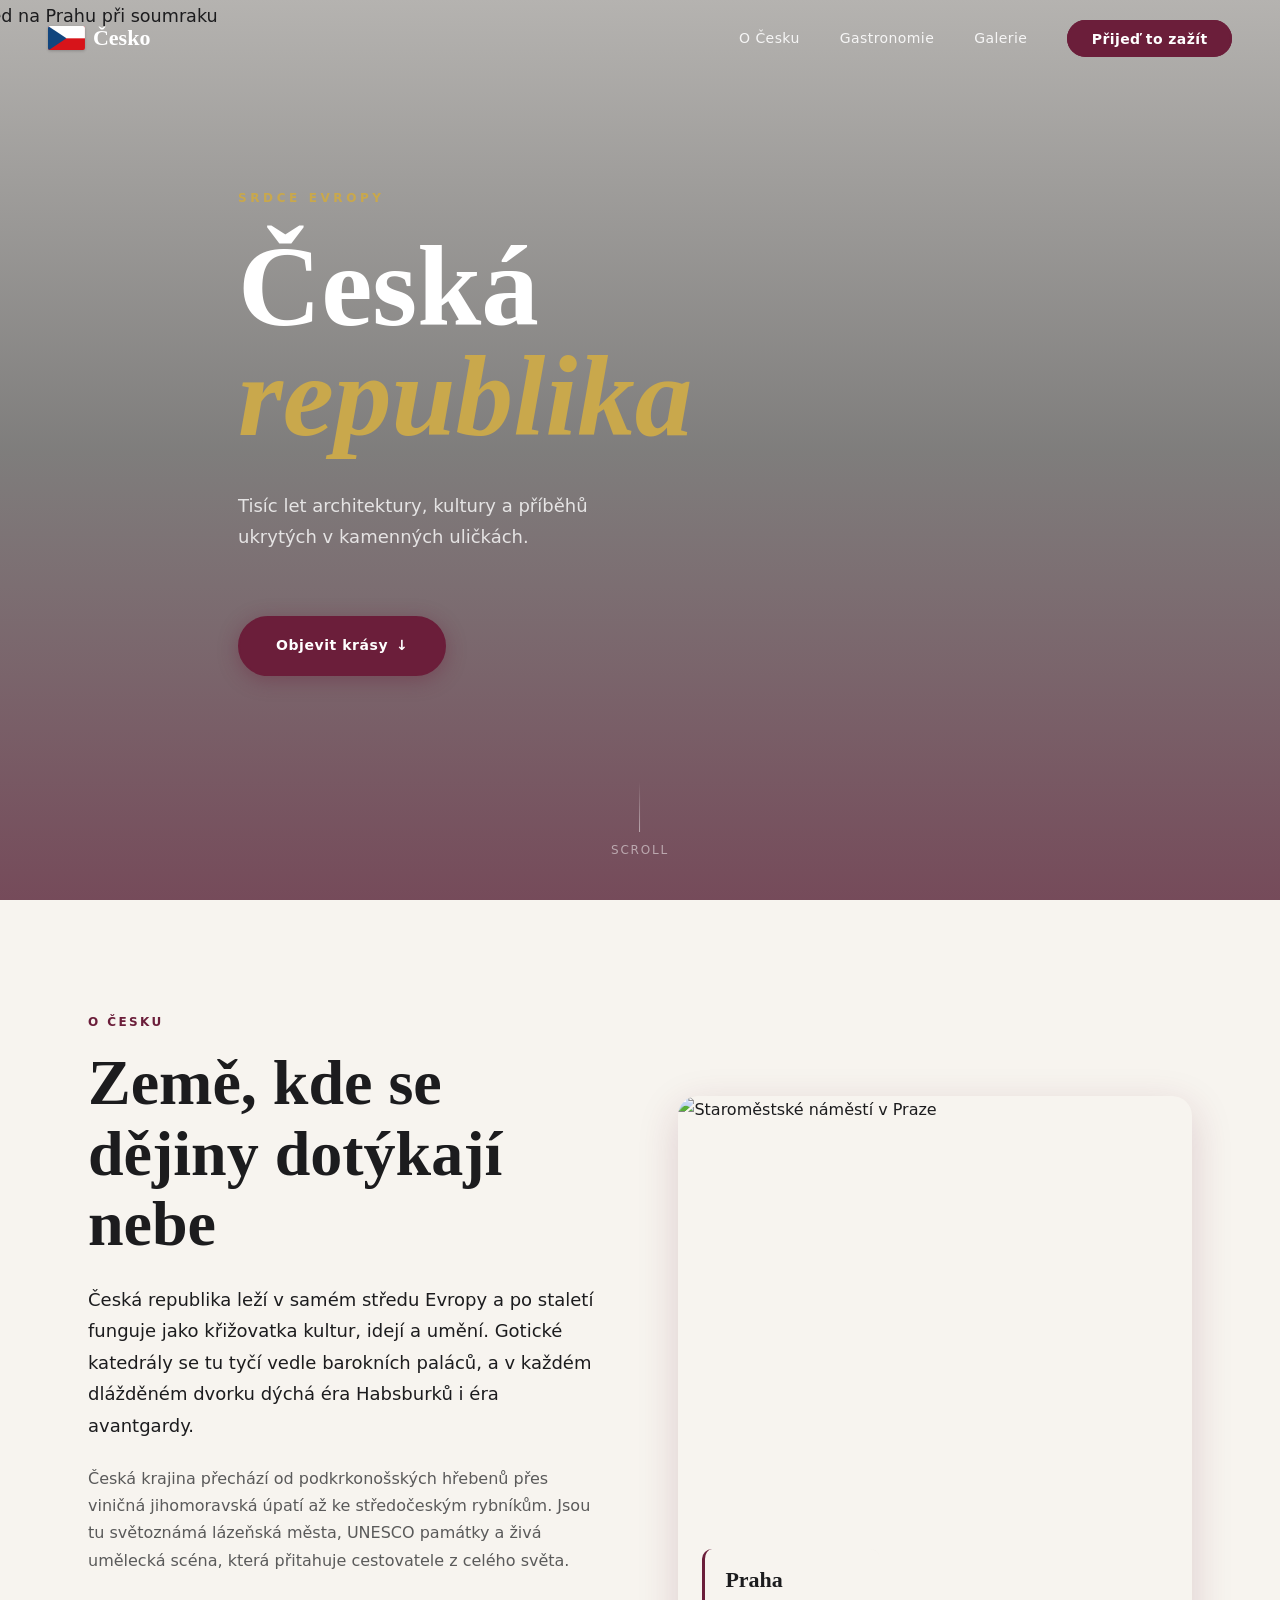
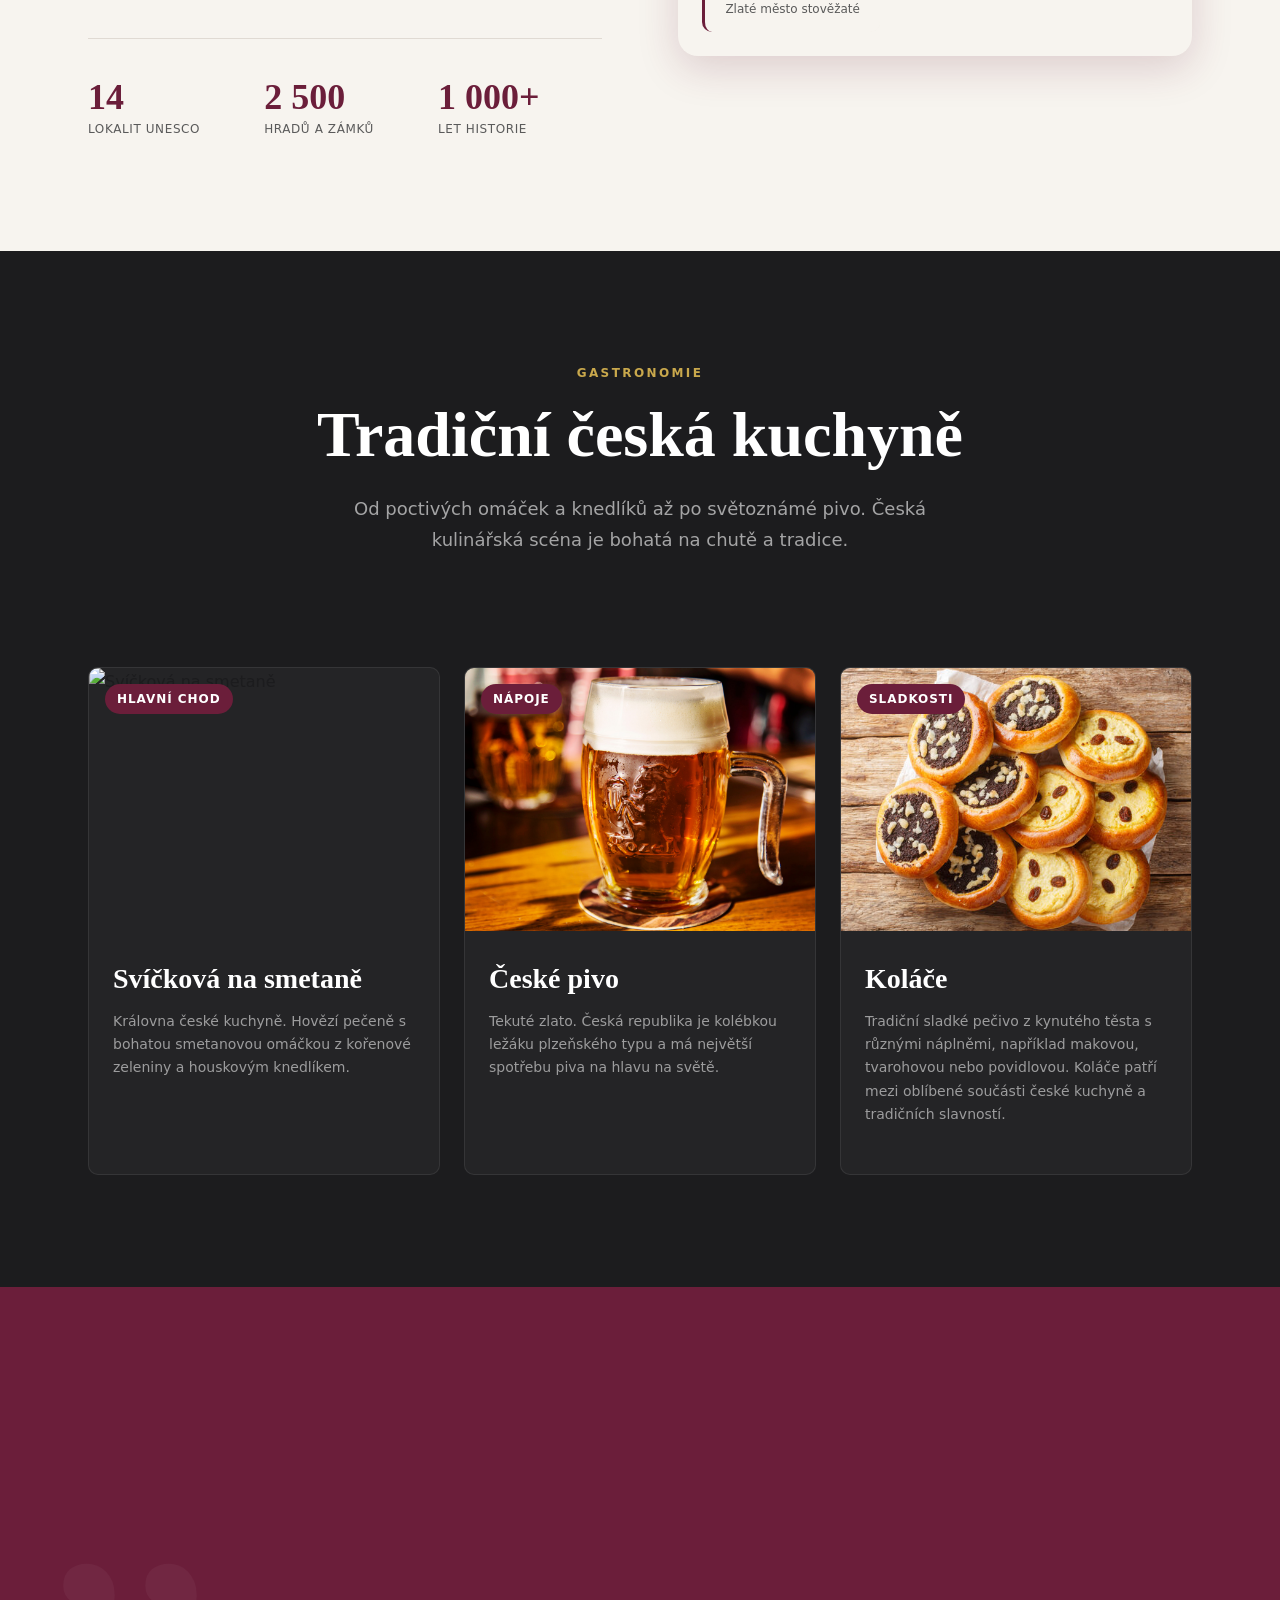
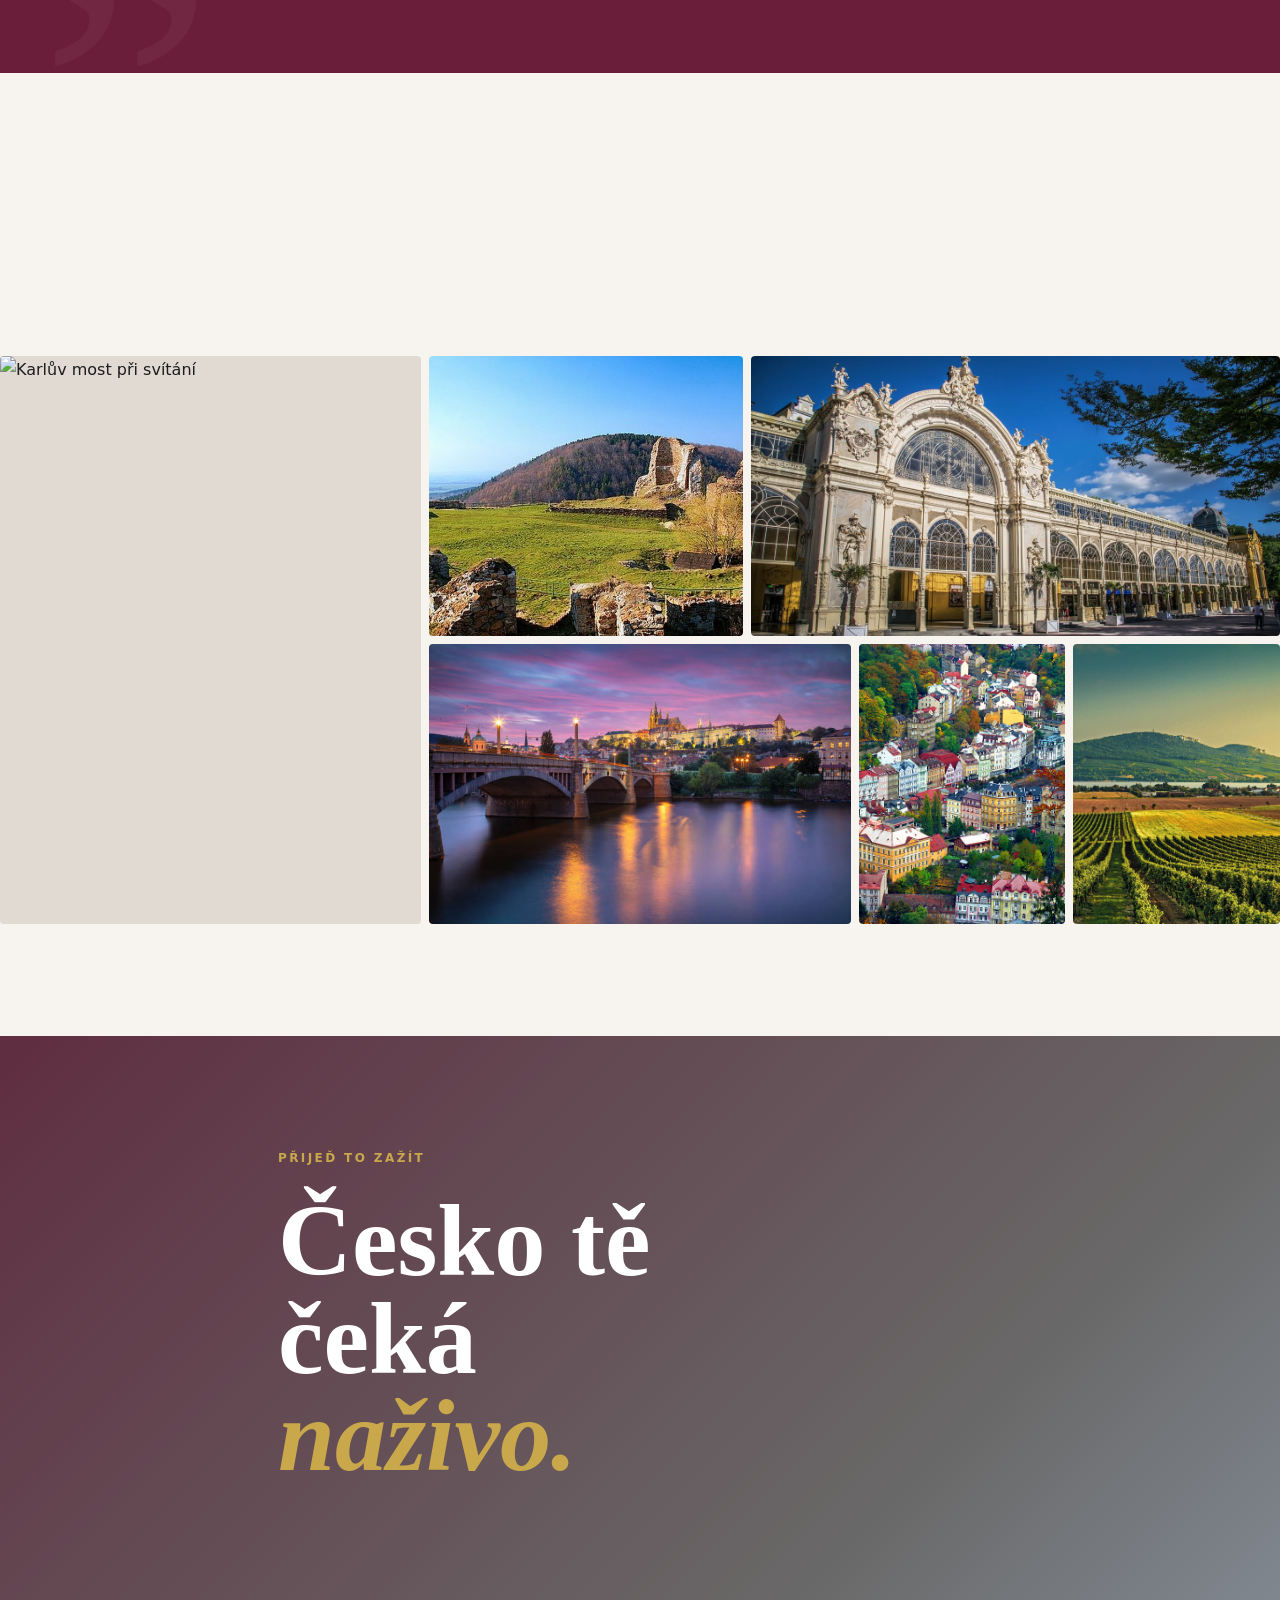
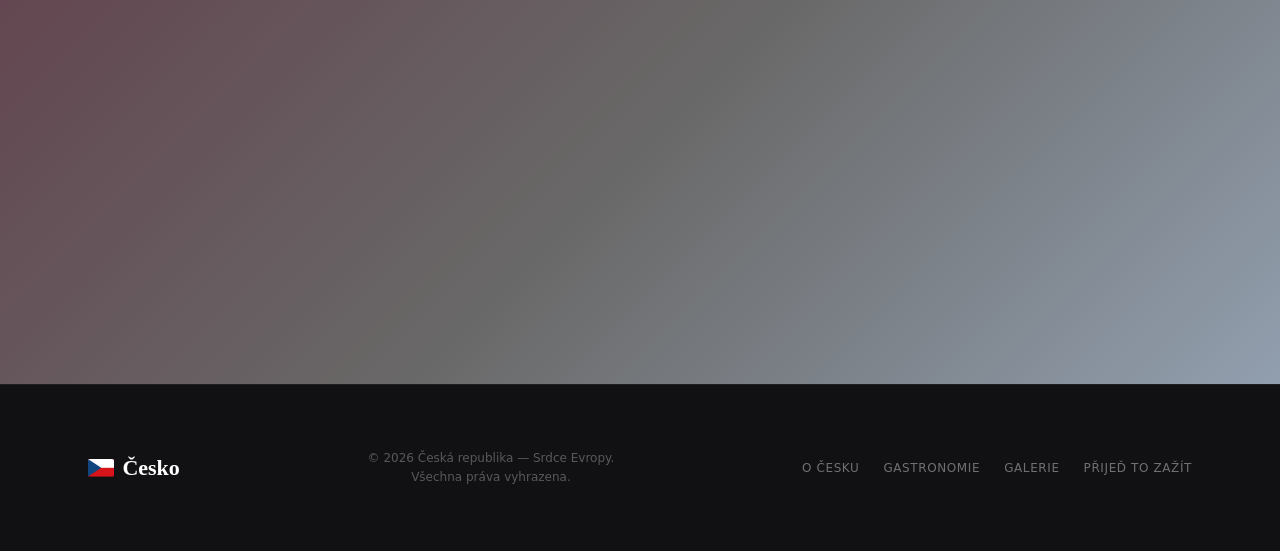
==== index.html @ 59590d9f "refac: renamed Czechia.html -> index.html for hosting" ====
<!DOCTYPE html>
<html lang="cs">
<head>
    <meta charset="UTF-8" />
    <meta name="viewport" content="width=device-width, initial-scale=1.0" />
    <meta name="description" content="Objevte krásy České republiky — zemi gotických katedrál, léčivých pramenů a středověkých zámků." />
    <meta http-equiv="Content-Security-Policy" content="default-src 'self'; img-src 'self' https://images.unsplash.com data:; style-src 'self' 'unsafe-inline' https://fonts.googleapis.com; font-src https://fonts.gstatic.com; script-src 'self' 'unsafe-inline';" />
    <title>Česká republika — Srdce Evropy</title>
    <link rel="preconnect" href="https://fonts.googleapis.com" />
    <link rel="preconnect" href="https://fonts.gstatic.com" crossorigin />
    <link href="https://fonts.googleapis.com/css2?family=Playfair+Display:ital,wght@0,400;0,700;1,400&family=Inter:wght@300;400;500;600&display=swap" rel="stylesheet" />
    <link rel="stylesheet" href="style.css" />
</head>
<body>

<header class="site-header" id="site-header">
    <nav class="nav container">
        <a href="#hero" class="nav__logo">
            <span class="nav__logo-icon" style="display: flex; align-items: center;">
                <svg xmlns="http://www.w3.org/2000/svg" viewBox="0 0 900 600" width="1.2em" height="0.8em" style="border-radius: 2px; box-shadow: 0 1px 3px rgba(0,0,0,0.2);">
                    <rect width="900" height="600" fill="#d7141a"/>
                    <rect width="900" height="300" fill="#fff"/>
                    <polygon points="0,0 450,300 0,600" fill="#11457e"/>
                </svg>
            </span>
            <span>Česko</span>
        </a>

        <button class="nav__burger" id="burger-btn" aria-label="Otevřít menu" aria-expanded="false">
            <span class="nav__burger-line"></span>
            <span class="nav__burger-line"></span>
            <span class="nav__burger-line"></span>
        </button>

        <ul class="nav__links" id="nav-links">
            <li><a href="#o-cesku" class="nav__link">O Česku</a></li>
            <li><a href="#gastronomie" class="nav__link">Gastronomie</a></li>
            <li><a href="#galerie" class="nav__link">Galerie</a></li>
            <li><a href="#kontakt" class="nav__link nav__link--cta">Přijeď to zažít</a></li>
        </ul>
    </nav>
</header>

<main>

    <section class="hero" id="hero">
        <div class="hero__bg-wrap">
            <img
                    src="https://images.unsplash.com/photo-1541849546-216549ae216d?w=1800&q=85&auto=format&fit=crop"
                    alt="Pohled na Prahu při soumraku"
                    class="hero__bg-img"
                    loading="eager"
            />
            <div class="hero__overlay"></div>
        </div>

        <div class="hero__content container">
            <p class="hero__eyebrow reveal-up">Srdce Evropy</p>
            <h1 class="hero__title reveal-up">
                Česká<br />
                <em>republika</em>
            </h1>
            <p class="hero__sub reveal-up">
                Tisíc let architektury, kultury a příběhů<br />
                ukrytých v kamenných uličkách.
            </p>
            <a href="#gastronomie" class="btn btn--primary reveal-up">
                Objevit krásy
                <span class="btn__arrow">↓</span>
            </a>
        </div>

        <div class="hero__scroll-hint" aria-hidden="true">
            <span class="hero__scroll-line"></span>
            <span class="hero__scroll-text">Scroll</span>
        </div>
    </section>

    <section class="about" id="o-cesku">
        <div class="container">
            <div class="about__grid">

                <div class="about__text-col">
                    <p class="section-eyebrow reveal-up">O Česku</p>
                    <h2 class="section-title reveal-up">
                        Země, kde se<br />dějiny dotýkají nebe
                    </h2>
                    <p class="about__lead reveal-up">
                        Česká republika leží v samém středu Evropy a po staletí
                        funguje jako křižovatka kultur, idejí a umění. Gotické
                        katedrály se tu tyčí vedle barokních paláců, a v každém
                        dlážděném dvorku dýchá éra Habsburků i éra avantgardy.
                    </p>
                    <p class="about__body reveal-up">
                        Česká krajina přechází od podkrkonošských hřebenů přes
                        viničná jihomoravská úpatí až ke středočeským rybníkům.
                        Jsou tu světoznámá lázeňská města, UNESCO památky a živá
                        umělecká scéna, která přitahuje cestovatele z celého světa.
                    </p>
                    <div class="about__stats reveal-up">
                        <div class="about__stat">
                            <span class="about__stat-num">14</span>
                            <span class="about__stat-label">lokalit UNESCO</span>
                        </div>
                        <div class="about__stat">
                            <span class="about__stat-num">2 500</span>
                            <span class="about__stat-label">hradů a zámků</span>
                        </div>
                        <div class="about__stat">
                            <span class="about__stat-num">1&nbsp;000+</span>
                            <span class="about__stat-label">let historie</span>
                        </div>
                    </div>
                </div>

                <div class="about__img-col reveal-right">
                    <div class="about__img-frame">
                        <img
                                src="https://images.unsplash.com/photo-1592906209472-a36b1f3782ef?w=900&q=80&auto=format&fit=crop"
                                alt="Staroměstské náměstí v Praze"
                                loading="lazy"
                        />
                        <div class="about__img-badge">
                            <span>Praha</span>
                            <small>Zlaté město stověžaté</small>
                        </div>
                    </div>
                </div>

            </div>
        </div>
    </section>

    <section class="cards-section" id="gastronomie">
        <div class="container">
            <p class="section-eyebrow reveal-up" style="text-align:center">Gastronomie</p>
            <h2 class="section-title section-title--center reveal-up">
                Tradiční česká kuchyně
            </h2>
            <p class="cards-section__intro reveal-up">
                Od poctivých omáček a knedlíků až po světoznámé pivo. Česká kulinářská scéna je bohatá na chutě a tradice.
            </p>

            <div class="cards-section__grid">

                <article class="feature-card reveal-up">
                    <div class="feature-card__img-wrap">
                        <img
                                src="https://images.unsplash.com/photo-1574484284002-952d92456975?w=800&q=80&auto=format&fit=crop"
                                alt="Svíčková na smetaně"
                                loading="lazy"
                        />
                        <span class="feature-card__tag">Hlavní chod</span>
                    </div>
                    <div class="feature-card__body">
                        <h3 class="feature-card__title">Svíčková na smetaně</h3>
                        <p class="feature-card__desc">
                            Královna české kuchyně. Hovězí pečeně s bohatou smetanovou omáčkou z kořenové zeleniny a houskovým knedlíkem.
                        </p>
                    </div>
                </article>

                <article class="feature-card reveal-up">
                    <div class="feature-card__img-wrap">
                        <img
                                src="img/pivko.jpg"
                                alt="České pivo"
                                loading="lazy"
                        />
                        <span class="feature-card__tag">Nápoje</span>
                    </div>
                    <div class="feature-card__body">
                        <h3 class="feature-card__title">České pivo</h3>
                        <p class="feature-card__desc">
                            Tekuté zlato. Česká republika je kolébkou ležáku plzeňského typu a má největší spotřebu piva na hlavu na světě.
                        </p>
                    </div>
                </article>

                <article class="feature-card reveal-up">
                    <div class="feature-card__img-wrap">
                        <img
                                src="img/kolace.jpg"
                                alt="Kolac"
                                loading="lazy"
                        />
                        <span class="feature-card__tag">Sladkosti</span>
                    </div>
                    <div class="feature-card__body">
                        <h3 class="feature-card__title">Koláče</h3>
                        <p class="feature-card__desc">
                            Tradiční sladké pečivo z kynutého těsta s různými náplněmi, například makovou, tvarohovou nebo povidlovou. Koláče patří mezi oblíbené součásti české kuchyně a tradičních slavností.
                        </p>
                    </div>
                </article>

            </div>
        </div>
    </section>

    <section class="quote-band">
        <div class="container">
            <blockquote class="quote-band__quote reveal-up">
                <p>
                    „Praha nikdy nepouští — ani toho, kdo přišel,<br />
                    ani toho, kdo odešel."
                </p>
                <cite>— Franz Kafka</cite>
            </blockquote>
        </div>
    </section>

    <section class="gallery" id="galerie">
        <div class="container">
            <p class="section-eyebrow reveal-up" style="text-align:center">Galerie</p>
            <h2 class="section-title section-title--center reveal-up">
                Česko v obrazech
            </h2>
        </div>

        <div class="gallery__mosaic">

            <div class="gallery__item gallery__item--tall reveal-up">
                <img
                        src="https://images.unsplash.com/photo-1519677100203-a0e668c92439?w=800&q=80&auto=format&fit=crop"
                        alt="Karlův most při svítání"
                        loading="lazy"
                />
                <div class="gallery__caption">Karlův most, Praha</div>
            </div>

            <div class="gallery__item reveal-up">
                <img
                        src="img/vysocina.jpg"
                        alt="Česká krajina"
                        loading="lazy"
                />
                <div class="gallery__caption">Českomoravská vysočina</div>
            </div>

            <div class="gallery__item reveal-up">
                <img
                        src="img/lazne.jpeg"
                        alt="Lázeňská kolonáda"
                        loading="lazy"
                />
                <div class="gallery__caption">Mariánské Lázně</div>
            </div>

            <div class="gallery__item gallery__item--wide reveal-up">
                <img
                        src="img/prg-soumrak.jpg"
                        alt="Panorama Prahy"
                        loading="lazy"
                />
                <div class="gallery__caption">Praha při soumraku</div>
            </div>

            <div class="gallery__item reveal-up">
                <img
                        src="img/kar-var.jpg"
                        alt="Lázeňská architektura"
                        loading="lazy"
                />
                <div class="gallery__caption">Karlovy Vary</div>
            </div>

            <div class="gallery__item gallery__item--tall reveal-up">
                <img
                        src="img/vinice.jpg"
                        alt="Vinné sklepy na Moravě"
                        loading="lazy"
                />
                <div class="gallery__caption">Jihomoravské vinice</div>
            </div>

        </div>
    </section>

    <section class="cta-invite" id="kontakt">
        <div class="cta-invite__bg-wrap">
            <img
                    src="https://images.unsplash.com/photo-1467269204594-9661b134dd2b?w=1800&q=85&auto=format&fit=crop"
                    alt="Praha při zlaté hodince"
                    class="cta-invite__bg-img"
                    loading="lazy"
            />
            <div class="cta-invite__overlay"></div>
        </div>

        <div class="container cta-invite__inner">

            <p class="section-eyebrow cta-invite__eyebrow reveal-up">Přijeď to zažít</p>

            <h2 class="cta-invite__title reveal-up">
                Česko tě<br />
                čeká <em>naživo.</em>
            </h2>

            <p class="cta-invite__text reveal-up">
                Žádná fotka to nedokáže. Ani ta nejlepší.<br />
                Vůně starých uliček, chlad kamenných katedrál,<br />
                výhled z hradeb při západu slunce —<br />
                tohle musíš prostě sám vidět.
            </p>

            <div class="cta-invite__pills reveal-up">
                <span class="cta-pill">🏰 Praha za svítání</span>
                <span class="cta-pill">🌊 Vltava v mlze</span>
                <span class="cta-pill">🍷 Moravské víno</span>
                <span class="cta-pill">🌲 Šumavský les</span>
            </div>

        </div>
    </section>

</main>

<footer class="site-footer">
    <div class="container">
        <div class="footer__inner">
            <a href="#hero" class="footer__logo" style="display: inline-flex; align-items: center; gap: 8px;">
                <svg xmlns="http://www.w3.org/2000/svg" viewBox="0 0 900 600" width="1.2em" height="0.8em" style="border-radius: 2px;">
                    <rect width="900" height="600" fill="#d7141a"/>
                    <rect width="900" height="300" fill="#fff"/>
                    <polygon points="0,0 450,300 0,600" fill="#11457e"/>
                </svg>
                Česko
            </a>
            <p class="footer__copy">
                © 2026 Česká republika — Srdce Evropy.<br />
                Všechna práva vyhrazena.
            </p>
            <nav class="footer__nav" aria-label="Patičková navigace">
                <a href="#o-cesku">O Česku</a>
                <a href="#gastronomie">Gastronomie</a>
                <a href="#galerie">Galerie</a>
                <a href="#kontakt">Přijeď to zažít</a>
            </nav>
        </div>
    </div>
</footer>

<button class="back-to-top" id="back-to-top" aria-label="Zpět nahoru">↑</button>

<script src="cz.js"></script>
</body>
</html>
---- style.css ----
:root {
    --clr-garnet:    #6B1E3A;
    --clr-garnet-dk: #4A1228;
    --clr-garnet-lt: #8C2D4F;
    --clr-gold:      #C9A84C;
    --clr-steel:     #2D4A6E;
    --clr-cream:     #F7F4EF;
    --clr-white:     #FFFFFF;
    --clr-graphite:  #1C1C1E;
    --clr-mid:       #5A5A5A;
    --clr-border:    #E0DAD3;

    --font-display: 'Playfair Display', Georgia, serif;
    --font-body:    'Inter', system-ui, sans-serif;

    --fs-xs:   0.75rem;
    --fs-sm:   0.875rem;
    --fs-base: 1rem;
    --fs-md:   1.125rem;
    --fs-lg:   1.375rem;
    --fs-xl:   1.75rem;
    --fs-2xl:  2.25rem;
    --fs-3xl:  clamp(2.5rem, 5vw, 4rem);
    --fs-hero: clamp(3.5rem, 9vw, 7.5rem);

    --space-xs:  0.5rem;
    --space-sm:  1rem;
    --space-md:  1.5rem;
    --space-lg:  2.5rem;
    --space-xl:  4rem;
    --space-2xl: 7rem;

    --radius-sm: 4px;
    --radius-md: 10px;
    --radius-lg: 20px;
    --shadow-card: 0 4px 24px rgba(28, 28, 30, 0.10);
    --shadow-hover: 0 12px 40px rgba(107, 30, 58, 0.18);
    --transition: 0.35s cubic-bezier(0.4, 0, 0.2, 1);
    --nav-height: 76px;
}

*, *::before, *::after {
    box-sizing: border-box;
    margin: 0;
    padding: 0;
}

html {
    scroll-behavior: smooth;
    -webkit-text-size-adjust: 100%;
}

body {
    font-family: var(--font-body);
    font-size: var(--fs-base);
    line-height: 1.7;
    color: var(--clr-graphite);
    background: var(--clr-cream);
    overflow-x: hidden;
}

img {
    max-width: 100%;
    height: auto;
    display: block;
}

a {
    color: inherit;
    text-decoration: none;
}

ul {
    list-style: none;
}

button {
    cursor: pointer;
    border: none;
    background: none;
    font: inherit;
}

.container {
    width: min(100%, 1200px);
    margin-inline: auto;
    padding-inline: clamp(1.25rem, 5vw, 3rem);
}

.section-eyebrow {
    font-family: var(--font-body);
    font-size: var(--fs-xs);
    font-weight: 600;
    letter-spacing: 0.2em;
    text-transform: uppercase;
    color: var(--clr-garnet);
    margin-bottom: var(--space-sm);
    display: block;
}

.section-title {
    font-family: var(--font-display);
    font-size: var(--fs-3xl);
    font-weight: 700;
    line-height: 1.1;
    color: var(--clr-graphite);
    margin-bottom: var(--space-md);
}

.section-title--center {
    text-align: center;
}

.btn {
    display: inline-flex;
    align-items: center;
    gap: var(--space-xs);
    padding: 1rem 2.25rem;
    border-radius: 50px;
    font-size: var(--fs-sm);
    font-weight: 600;
    letter-spacing: 0.04em;
    transition: var(--transition);
    position: relative;
    overflow: hidden;
}

.btn::before {
    content: '';
    position: absolute;
    inset: 0;
    background: rgba(255,255,255,0.08);
    opacity: 0;
    transition: opacity var(--transition);
}

.btn:hover::before { opacity: 1; }

.btn--primary {
    background: var(--clr-garnet);
    color: var(--clr-white);
    border: 2px solid var(--clr-garnet);
    box-shadow: 0 4px 20px rgba(107, 30, 58, 0.4);
}

.btn--primary:hover {
    background: var(--clr-garnet-dk);
    border-color: var(--clr-garnet-dk);
    transform: translateY(-2px);
    box-shadow: 0 8px 32px rgba(107, 30, 58, 0.5);
}

.btn--submit {
    width: 100%;
    justify-content: center;
    background: var(--clr-garnet);
    color: var(--clr-white);
    border: 2px solid var(--clr-garnet);
    border-radius: var(--radius-md);
    padding: 1rem 2rem;
    font-size: var(--fs-base);
    box-shadow: 0 4px 20px rgba(107, 30, 58, 0.35);
}

.btn--submit:hover {
    background: var(--clr-garnet-dk);
    border-color: var(--clr-garnet-dk);
    transform: translateY(-2px);
    box-shadow: 0 8px 28px rgba(107, 30, 58, 0.45);
}

.btn__arrow {
    transition: transform var(--transition);
    display: inline-block;
}

.btn:hover .btn__arrow {
    transform: translateY(3px);
}

.btn--submit:hover .btn__arrow {
    transform: translateX(4px);
}

.site-header {
    position: fixed;
    top: 0;
    left: 0;
    right: 0;
    z-index: 1000;
    height: var(--nav-height);
    display: flex;
    align-items: center;
    transition: background var(--transition), box-shadow var(--transition), backdrop-filter var(--transition);
}

.site-header.scrolled {
    background: rgba(247, 244, 239, 0.92);
    backdrop-filter: blur(16px);
    -webkit-backdrop-filter: blur(16px);
    box-shadow: 0 1px 0 var(--clr-border);
}

.site-header.scrolled .nav__logo,
.site-header.scrolled .nav__link {
    color: var(--clr-graphite);
}

.site-header.scrolled .nav__link--cta {
    color: var(--clr-white);
}

.nav {
    display: flex;
    align-items: center;
    justify-content: space-between;
    width: 100%;
}

.nav__logo {
    display: flex;
    align-items: center;
    gap: var(--space-xs);
    font-family: var(--font-display);
    font-size: var(--fs-lg);
    font-weight: 700;
    color: var(--clr-white);
    transition: color var(--transition);
}

.nav__logo-icon {
    color: var(--clr-gold);
    font-size: 1.4em;
}

.nav__links {
    display: flex;
    align-items: center;
    gap: var(--space-lg);
}

.nav__link {
    font-size: var(--fs-sm);
    font-weight: 500;
    letter-spacing: 0.03em;
    color: rgba(255,255,255,0.88);
    position: relative;
    transition: color var(--transition);
}

.nav__link::after {
    content: '';
    position: absolute;
    bottom: -3px;
    left: 0;
    right: 0;
    height: 1px;
    background: var(--clr-gold);
    transform: scaleX(0);
    transition: transform var(--transition);
}

.nav__link:hover {
    color: var(--clr-white);
}

.nav__link:hover::after {
    transform: scaleX(1);
}

.site-header.scrolled .nav__link:hover {
    color: var(--clr-garnet);
}

.nav__link--cta {
    background: var(--clr-garnet);
    color: var(--clr-white) !important;
    padding: 0.55rem 1.4rem;
    border-radius: 50px;
    border: 2px solid var(--clr-garnet);
    font-weight: 600;
    transition: var(--transition);
}

.nav__link--cta::after { display: none; }

.nav__link--cta:hover {
    background: var(--clr-garnet-dk);
    border-color: var(--clr-garnet-dk);
    transform: translateY(-1px);
}

.nav__burger {
    display: none;
    flex-direction: column;
    gap: 5px;
    padding: 4px;
    z-index: 1100;
}

.nav__burger-line {
    display: block;
    width: 26px;
    height: 2px;
    background: var(--clr-white);
    border-radius: 2px;
    transition: var(--transition);
}

.site-header.scrolled .nav__burger-line {
    background: var(--clr-graphite);
}

.nav__burger.active .nav__burger-line:nth-child(1) {
    transform: translateY(7px) rotate(45deg);
}
.nav__burger.active .nav__burger-line:nth-child(2) {
    opacity: 0;
    transform: scaleX(0);
}
.nav__burger.active .nav__burger-line:nth-child(3) {
    transform: translateY(-7px) rotate(-45deg);
}

.hero {
    position: relative;
    min-height: 100dvh;
    display: flex;
    align-items: center;
    overflow: hidden;
}

.hero__bg-wrap {
    position: absolute;
    inset: 0;
}

.hero__bg-img {
    width: 100%;
    height: 100%;
    object-fit: cover;
    object-position: center 30%;
    transition: transform 0.1s linear;
}

.hero__overlay {
    position: absolute;
    inset: 0;
    background:
            linear-gradient(
                    to bottom,
                    rgba(28, 28, 30, 0.3) 0%,
                    rgba(28, 28, 30, 0.55) 50%,
                    rgba(74, 18, 40, 0.75) 100%
            );
}

.hero__content {
    position: relative;
    z-index: 2;
    padding-top: var(--nav-height);
    padding-bottom: var(--space-2xl);
    max-width: 900px;
}

.hero__eyebrow {
    font-family: var(--font-body);
    font-size: var(--fs-xs);
    font-weight: 600;
    letter-spacing: 0.3em;
    text-transform: uppercase;
    color: var(--clr-gold);
    margin-bottom: var(--space-md);
    display: block;
}

.hero__title {
    font-family: var(--font-display);
    font-size: var(--fs-hero);
    font-weight: 700;
    line-height: 0.95;
    color: var(--clr-white);
    margin-bottom: var(--space-lg);
}

.hero__title em {
    font-style: italic;
    color: var(--clr-gold);
}

.hero__sub {
    font-size: var(--fs-md);
    color: rgba(255,255,255,0.8);
    line-height: 1.7;
    margin-bottom: var(--space-xl);
    font-weight: 300;
}

.hero__scroll-hint {
    position: absolute;
    bottom: 2.5rem;
    left: 50%;
    transform: translateX(-50%);
    display: flex;
    flex-direction: column;
    align-items: center;
    gap: 0.5rem;
    color: rgba(255,255,255,0.5);
    z-index: 2;
}

.hero__scroll-line {
    display: block;
    width: 1px;
    height: 50px;
    background: linear-gradient(to bottom, rgba(255,255,255,0), rgba(255,255,255,0.5));
    animation: scrollPulse 2s ease-in-out infinite;
}

.hero__scroll-text {
    font-size: var(--fs-xs);
    letter-spacing: 0.15em;
    text-transform: uppercase;
    animation: scrollPulse 2s ease-in-out infinite;
}

@keyframes scrollPulse {
    0%, 100% { opacity: 0.4; }
    50%      { opacity: 0.9; }
}

.about {
    padding: var(--space-2xl) 0;
    background: var(--clr-cream);
}

.about__grid {
    display: grid;
    grid-template-columns: 1fr 1fr;
    gap: clamp(3rem, 6vw, 6rem);
    align-items: center;
}

.about__lead {
    font-size: var(--fs-md);
    font-weight: 400;
    color: var(--clr-graphite);
    margin-bottom: var(--space-md);
    line-height: 1.75;
}

.about__body {
    color: var(--clr-mid);
    margin-bottom: var(--space-xl);
}

.about__stats {
    display: flex;
    gap: var(--space-xl);
    padding-top: var(--space-lg);
    border-top: 1px solid var(--clr-border);
}

.about__stat {
    display: flex;
    flex-direction: column;
}

.about__stat-num {
    font-family: var(--font-display);
    font-size: var(--fs-2xl);
    font-weight: 700;
    color: var(--clr-garnet);
    line-height: 1;
}

.about__stat-label {
    font-size: var(--fs-xs);
    color: var(--clr-mid);
    margin-top: 0.25rem;
    letter-spacing: 0.05em;
    text-transform: uppercase;
}

.about__img-frame {
    position: relative;
    border-radius: var(--radius-lg);
    overflow: hidden;
    box-shadow: var(--shadow-hover);
}

.about__img-frame img {
    width: 100%;
    height: 560px;
    object-fit: cover;
    transition: transform 0.7s cubic-bezier(0.4, 0, 0.2, 1);
}

.about__img-frame:hover img {
    transform: scale(1.04);
}

.about__img-badge {
    position: absolute;
    bottom: var(--space-md);
    left: var(--space-md);
    background: rgba(247, 244, 239, 0.95);
    backdrop-filter: blur(8px);
    border-radius: var(--radius-md);
    padding: 0.75rem 1.25rem;
    border-left: 3px solid var(--clr-garnet);
}

.about__img-badge span {
    display: block;
    font-family: var(--font-display);
    font-size: var(--fs-lg);
    font-weight: 700;
    color: var(--clr-graphite);
}

.about__img-badge small {
    display: block;
    font-size: var(--fs-xs);
    color: var(--clr-mid);
    margin-top: 1px;
}

.cards-section {
    padding: var(--space-2xl) 0;
    background: var(--clr-graphite);
}

.cards-section .section-eyebrow { color: var(--clr-gold); }

.cards-section .section-title {
    color: var(--clr-white);
}

.cards-section__intro {
    text-align: center;
    color: rgba(255,255,255,0.6);
    font-size: var(--fs-md);
    max-width: 600px;
    margin: 0 auto var(--space-2xl);
}

.cards-section__grid {
    display: grid;
    grid-template-columns: repeat(3, 1fr);
    gap: var(--space-md);
}

.feature-card {
    background: rgba(255,255,255,0.04);
    border: 1px solid rgba(255,255,255,0.08);
    border-radius: var(--radius-md);
    overflow: hidden;
    transition: var(--transition);
}

.feature-card:hover {
    background: rgba(255,255,255,0.08);
    border-color: rgba(201, 168, 76, 0.3);
    transform: translateY(-4px);
    box-shadow: 0 20px 48px rgba(0,0,0,0.4);
}

.feature-card__img-wrap {
    position: relative;
    overflow: hidden;
    aspect-ratio: 4 / 3;
}

.feature-card__img-wrap img {
    width: 100%;
    height: 100%;
    object-fit: cover;
    transition: transform 0.6s cubic-bezier(0.4, 0, 0.2, 1);
}

.feature-card:hover .feature-card__img-wrap img {
    transform: scale(1.08);
}

.feature-card__tag {
    position: absolute;
    top: var(--space-sm);
    left: var(--space-sm);
    background: var(--clr-garnet);
    color: var(--clr-white);
    font-size: var(--fs-xs);
    font-weight: 600;
    letter-spacing: 0.08em;
    text-transform: uppercase;
    padding: 0.3rem 0.75rem;
    border-radius: 50px;
}

.feature-card__body {
    padding: var(--space-md);
}

.feature-card__title {
    font-family: var(--font-display);
    font-size: var(--fs-xl);
    font-weight: 700;
    color: var(--clr-white);
    margin-bottom: 0.5rem;
}

.feature-card__desc {
    font-size: var(--fs-sm);
    color: rgba(255,255,255,0.55);
    line-height: 1.65;
    margin-bottom: var(--space-md);
}

.feature-card__link {
    font-size: var(--fs-sm);
    font-weight: 600;
    color: var(--clr-gold);
    display: inline-flex;
    align-items: center;
    gap: 0.4rem;
    transition: gap var(--transition);
}

.feature-card:hover .feature-card__link {
    gap: 0.75rem;
}

.quote-band {
    padding: var(--space-2xl) 0;
    background: var(--clr-garnet);
    position: relative;
    overflow: hidden;
}

.quote-band::before {
    content: '„';
    position: absolute;
    top: -1rem;
    left: 3%;
    font-family: var(--font-display);
    font-size: 25rem;
    color: rgba(255,255,255,0.04);
    line-height: 1;
    pointer-events: none;
    user-select: none;
}

.quote-band__quote {
    text-align: center;
    position: relative;
    z-index: 1;
}

.quote-band__quote p {
    font-family: var(--font-display);
    font-size: clamp(1.5rem, 3vw, 2.5rem);
    font-style: italic;
    color: var(--clr-white);
    line-height: 1.45;
    margin-bottom: var(--space-md);
}

.quote-band__quote cite {
    font-size: var(--fs-sm);
    color: rgba(255,255,255,0.6);
    letter-spacing: 0.1em;
    font-style: normal;
    font-weight: 500;
}

.gallery {
    padding: var(--space-2xl) 0;
    background: var(--clr-cream);
}

.gallery .section-eyebrow { color: var(--clr-garnet); }

.gallery__mosaic {
    display: grid;
    grid-template-columns: repeat(12, 1fr);
    grid-template-rows: repeat(2, 280px);
    gap: var(--space-xs);
    margin-top: var(--space-xl);
}

.gallery__item {
    position: relative;
    overflow: hidden;
    border-radius: var(--radius-sm);
    background: var(--clr-border);
}

.gallery__item:nth-child(1) { grid-column: 1 / 5; grid-row: 1 / 3; }
.gallery__item:nth-child(2) { grid-column: 5 / 8; grid-row: 1 / 2; }
.gallery__item:nth-child(3) { grid-column: 8 / 13; grid-row: 1 / 2; }
.gallery__item:nth-child(4) { grid-column: 5 / 9; grid-row: 2 / 3; }
.gallery__item:nth-child(5) { grid-column: 9 / 11; grid-row: 2 / 3; }
.gallery__item:nth-child(6) { grid-column: 11 / 13; grid-row: 2 / 3; }

.gallery__item img {
    width: 100%;
    height: 100%;
    object-fit: cover;
    transition: transform 0.65s cubic-bezier(0.4, 0, 0.2, 1);
}

.gallery__item:hover img {
    transform: scale(1.07);
}

.gallery__caption {
    position: absolute;
    bottom: 0;
    left: 0;
    right: 0;
    padding: 1rem var(--space-sm) 0.75rem;
    background: linear-gradient(transparent, rgba(28,28,30,0.75));
    color: var(--clr-white);
    font-size: var(--fs-xs);
    font-weight: 500;
    letter-spacing: 0.06em;
    text-transform: uppercase;
    opacity: 0;
    transform: translateY(4px);
    transition: opacity var(--transition), transform var(--transition);
}

.gallery__item:hover .gallery__caption {
    opacity: 1;
    transform: translateY(0);
}

.cta-invite {
    position: relative;
    min-height: 92vh;
    display: flex;
    align-items: center;
    overflow: hidden;
}

.cta-invite__bg-wrap {
    position: absolute;
    inset: 0;
}

.cta-invite__bg-img {
    width: 100%;
    height: 100%;
    object-fit: cover;
    object-position: center 40%;
    transform: scale(1.06);
    transition: transform 8s ease-out;
}

.cta-invite:hover .cta-invite__bg-img {
    transform: scale(1.0);
}

.cta-invite__overlay {
    position: absolute;
    inset: 0;
    background:
            linear-gradient(
                    135deg,
                    rgba(74, 18, 40, 0.88) 0%,
                    rgba(28, 28, 30, 0.65) 60%,
                    rgba(45, 74, 110, 0.5) 100%
            );
}

.cta-invite__inner {
    position: relative;
    z-index: 2;
    padding-top: var(--space-2xl);
    padding-bottom: var(--space-2xl);
    max-width: 820px;
}

.cta-invite__eyebrow {
    color: var(--clr-gold) !important;
    display: block;
    margin-bottom: var(--space-md);
}

.cta-invite__title {
    font-family: var(--font-display);
    font-size: clamp(3.5rem, 8vw, 7rem);
    font-weight: 700;
    line-height: 0.95;
    color: var(--clr-white);
    margin-bottom: var(--space-xl);
}

.cta-invite__title em {
    font-style: italic;
    color: var(--clr-gold);
    display: block;
}

.cta-invite__text {
    font-size: clamp(1rem, 2vw, 1.25rem);
    color: rgba(255, 255, 255, 0.78);
    line-height: 1.9;
    font-weight: 300;
    margin-bottom: var(--space-xl);
    max-width: 560px;
}

.cta-invite__pills {
    display: flex;
    flex-wrap: wrap;
    gap: var(--space-sm);
    margin-bottom: var(--space-xl);
}

.cta-pill {
    display: inline-flex;
    align-items: center;
    gap: 0.4rem;
    padding: 0.55rem 1.1rem;
    border-radius: 50px;
    border: 1px solid rgba(255, 255, 255, 0.2);
    background: rgba(255, 255, 255, 0.07);
    backdrop-filter: blur(8px);
    -webkit-backdrop-filter: blur(8px);
    color: rgba(255, 255, 255, 0.85);
    font-size: var(--fs-sm);
    font-weight: 500;
    transition: var(--transition);
}

.cta-pill:hover {
    border-color: var(--clr-gold);
    color: var(--clr-white);
    background: rgba(201, 168, 76, 0.12);
}

.cta-invite__actions {
    display: flex;
    gap: var(--space-md);
    flex-wrap: wrap;
}

.btn--invite-primary {
    background: var(--clr-gold);
    color: var(--clr-graphite);
    border: 2px solid var(--clr-gold);
    font-weight: 700;
    box-shadow: 0 6px 28px rgba(201, 168, 76, 0.35);
}

.btn--invite-primary:hover {
    background: #b8942e;
    border-color: #b8942e;
    transform: translateY(-2px);
    box-shadow: 0 10px 36px rgba(201, 168, 76, 0.5);
}

.btn--invite-ghost {
    background: transparent;
    color: var(--clr-white);
    border: 2px solid rgba(255, 255, 255, 0.3);
    backdrop-filter: blur(8px);
    -webkit-backdrop-filter: blur(8px);
}

.btn--invite-ghost:hover {
    border-color: rgba(255, 255, 255, 0.7);
    background: rgba(255, 255, 255, 0.08);
    transform: translateY(-2px);
}

.site-footer {
    background: #111113;
    padding: var(--space-xl) 0;
    border-top: 1px solid rgba(255,255,255,0.05);
}

.footer__inner {
    display: flex;
    align-items: center;
    justify-content: space-between;
    gap: var(--space-md);
    flex-wrap: wrap;
}

.footer__logo {
    font-family: var(--font-display);
    font-size: var(--fs-lg);
    font-weight: 700;
    color: var(--clr-white);
    transition: color var(--transition);
}

.footer__logo:hover { color: var(--clr-gold); }

.footer__copy {
    font-size: var(--fs-xs);
    color: rgba(255,255,255,0.3);
    text-align: center;
    line-height: 1.6;
}

.footer__nav {
    display: flex;
    gap: var(--space-md);
}

.footer__nav a {
    font-size: var(--fs-xs);
    color: rgba(255,255,255,0.4);
    letter-spacing: 0.05em;
    text-transform: uppercase;
    font-weight: 500;
    transition: color var(--transition);
}

.footer__nav a:hover { color: var(--clr-gold); }

.back-to-top {
    position: fixed;
    bottom: 2rem;
    right: 2rem;
    width: 46px;
    height: 46px;
    background: var(--clr-garnet);
    color: var(--clr-white);
    border-radius: 50%;
    font-size: var(--fs-md);
    display: flex;
    align-items: center;
    justify-content: center;
    box-shadow: 0 4px 16px rgba(107, 30, 58, 0.4);
    transition: var(--transition);
    opacity: 0;
    pointer-events: none;
    z-index: 999;
    transform: translateY(8px);
}

.back-to-top.visible {
    opacity: 1;
    pointer-events: auto;
    transform: translateY(0);
}

.back-to-top:hover {
    background: var(--clr-garnet-dk);
    transform: translateY(-3px);
    box-shadow: 0 8px 24px rgba(107, 30, 58, 0.5);
}

.reveal-up,
.reveal-right {
    opacity: 0;
    transition: opacity 0.7s ease, transform 0.7s cubic-bezier(0.22, 1, 0.36, 1);
}

.reveal-up {
    transform: translateY(32px);
}

.reveal-right {
    transform: translateX(40px);
}

.reveal-up.is-visible,
.reveal-right.is-visible {
    opacity: 1;
    transform: none;
}

.reveal-up:nth-child(1) { transition-delay: 0.00s; }
.reveal-up:nth-child(2) { transition-delay: 0.10s; }
.reveal-up:nth-child(3) { transition-delay: 0.18s; }
.reveal-up:nth-child(4) { transition-delay: 0.26s; }
.reveal-up:nth-child(5) { transition-delay: 0.34s; }
.reveal-up:nth-child(6) { transition-delay: 0.42s; }

.cards-section__grid .feature-card:nth-child(1) { transition-delay: 0.00s; }
.cards-section__grid .feature-card:nth-child(2) { transition-delay: 0.08s; }
.cards-section__grid .feature-card:nth-child(3) { transition-delay: 0.16s; }

@media (prefers-reduced-motion: reduce) {
    *, *::before, *::after {
        animation-duration: 0.01ms !important;
        transition-duration: 0.01ms !important;
    }
    html { scroll-behavior: auto; }
    .reveal-up, .reveal-right {
        opacity: 1;
        transform: none;
    }
}

@media (max-width: 960px) {
    :root { --nav-height: 68px; }

    .about__grid {
        grid-template-columns: 1fr;
        gap: var(--space-xl);
    }

    .about__img-col {
        order: -1;
    }

    .about__img-frame img {
        height: 400px;
    }

    .about__stats {
        gap: var(--space-lg);
    }

    .cards-section__grid {
        grid-template-columns: repeat(2, 1fr);
    }

    .cta-invite__actions {
        flex-direction: column;
        align-items: flex-start;
    }

    .gallery__mosaic {
        grid-template-columns: repeat(6, 1fr);
        grid-template-rows: repeat(3, 220px);
    }

    .gallery__item:nth-child(1) { grid-column: 1 / 4; grid-row: 1 / 3; }
    .gallery__item:nth-child(2) { grid-column: 4 / 7; grid-row: 1 / 2; }
    .gallery__item:nth-child(3) { grid-column: 4 / 7; grid-row: 2 / 3; }
    .gallery__item:nth-child(4) { grid-column: 1 / 4; grid-row: 3 / 4; }
    .gallery__item:nth-child(5) { grid-column: 4 / 6; grid-row: 3 / 4; }
    .gallery__item:nth-child(6) { grid-column: 6 / 7; grid-row: 3 / 4; }

    .footer__inner {
        flex-direction: column;
        align-items: center;
        text-align: center;
    }
}

@media (max-width: 640px) {
    :root {
        --nav-height: 64px;
        --space-2xl: 5rem;
    }

    .nav__burger {
        display: flex;
    }

    .nav__links {
        position: fixed;
        inset: 0;
        background: rgba(28, 28, 30, 0.97);
        backdrop-filter: blur(20px);
        -webkit-backdrop-filter: blur(20px);
        flex-direction: column;
        justify-content: center;
        align-items: center;
        gap: var(--space-lg);
        opacity: 0;
        pointer-events: none;
        transition: opacity var(--transition);
        z-index: 1050;
    }

    .nav__links.is-open {
        opacity: 1;
        pointer-events: auto;
    }

    .nav__link {
        font-size: var(--fs-xl);
        color: var(--clr-white) !important;
        font-family: var(--font-display);
    }

    .nav__link--cta {
        background: var(--clr-garnet) !important;
        padding: 0.75rem 2.5rem !important;
    }

    .hero__title {
        line-height: 1;
    }

    .hero__sub {
        font-size: var(--fs-base);
    }

    .hero__scroll-hint {
        display: none;
    }

    .about__stats {
        flex-wrap: wrap;
        gap: var(--space-md);
    }

    .about__img-frame img {
        height: 300px;
    }

    .cards-section__grid {
        grid-template-columns: 1fr;
    }

    .gallery__mosaic {
        display: grid;
        grid-template-columns: 1fr 1fr;
        grid-template-rows: auto;
        gap: var(--space-xs);
    }

    .gallery__item,
    .gallery__item--tall,
    .gallery__item--wide {
        grid-column: auto !important;
        grid-row: auto !important;
        aspect-ratio: 4 / 3;
        height: auto;
    }

    .footer__nav {
        flex-wrap: wrap;
        justify-content: center;
        gap: var(--space-sm);
    }

    .back-to-top {
        bottom: 1rem;
        right: 1rem;
    }
}
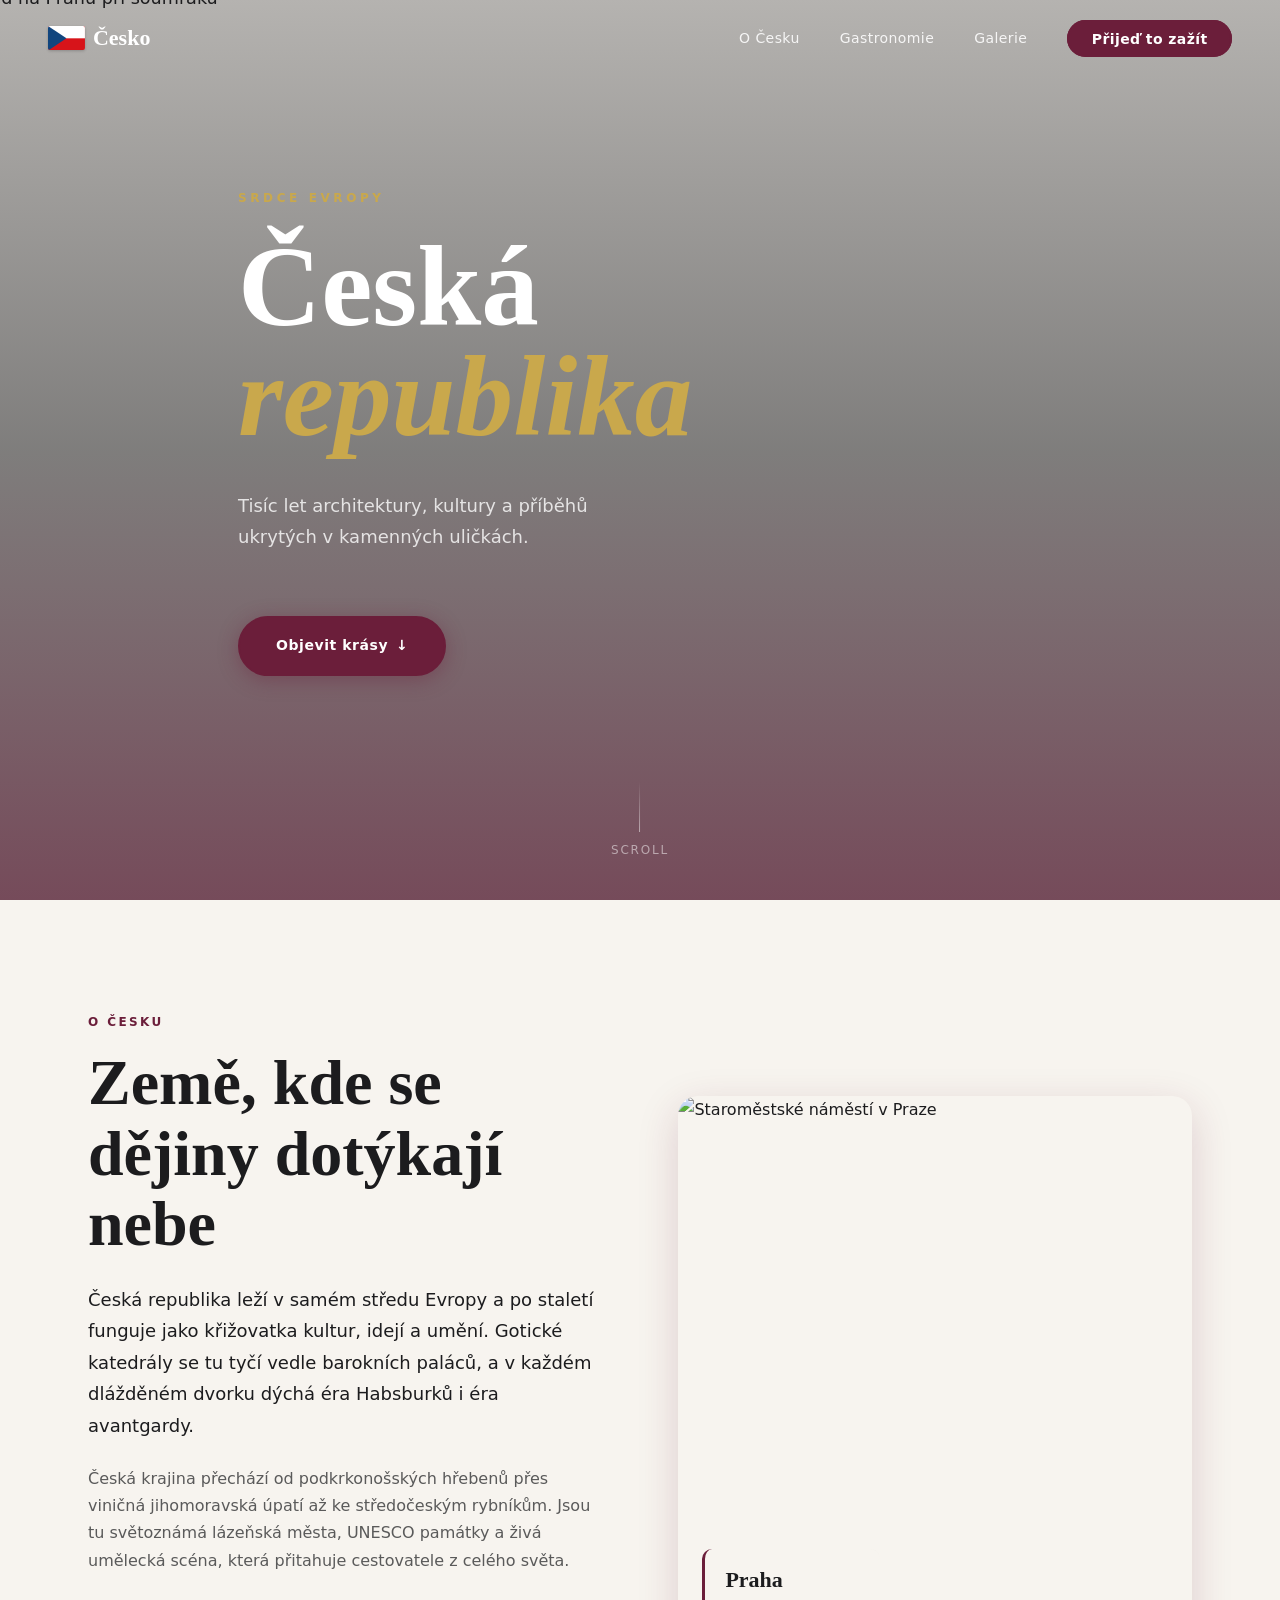
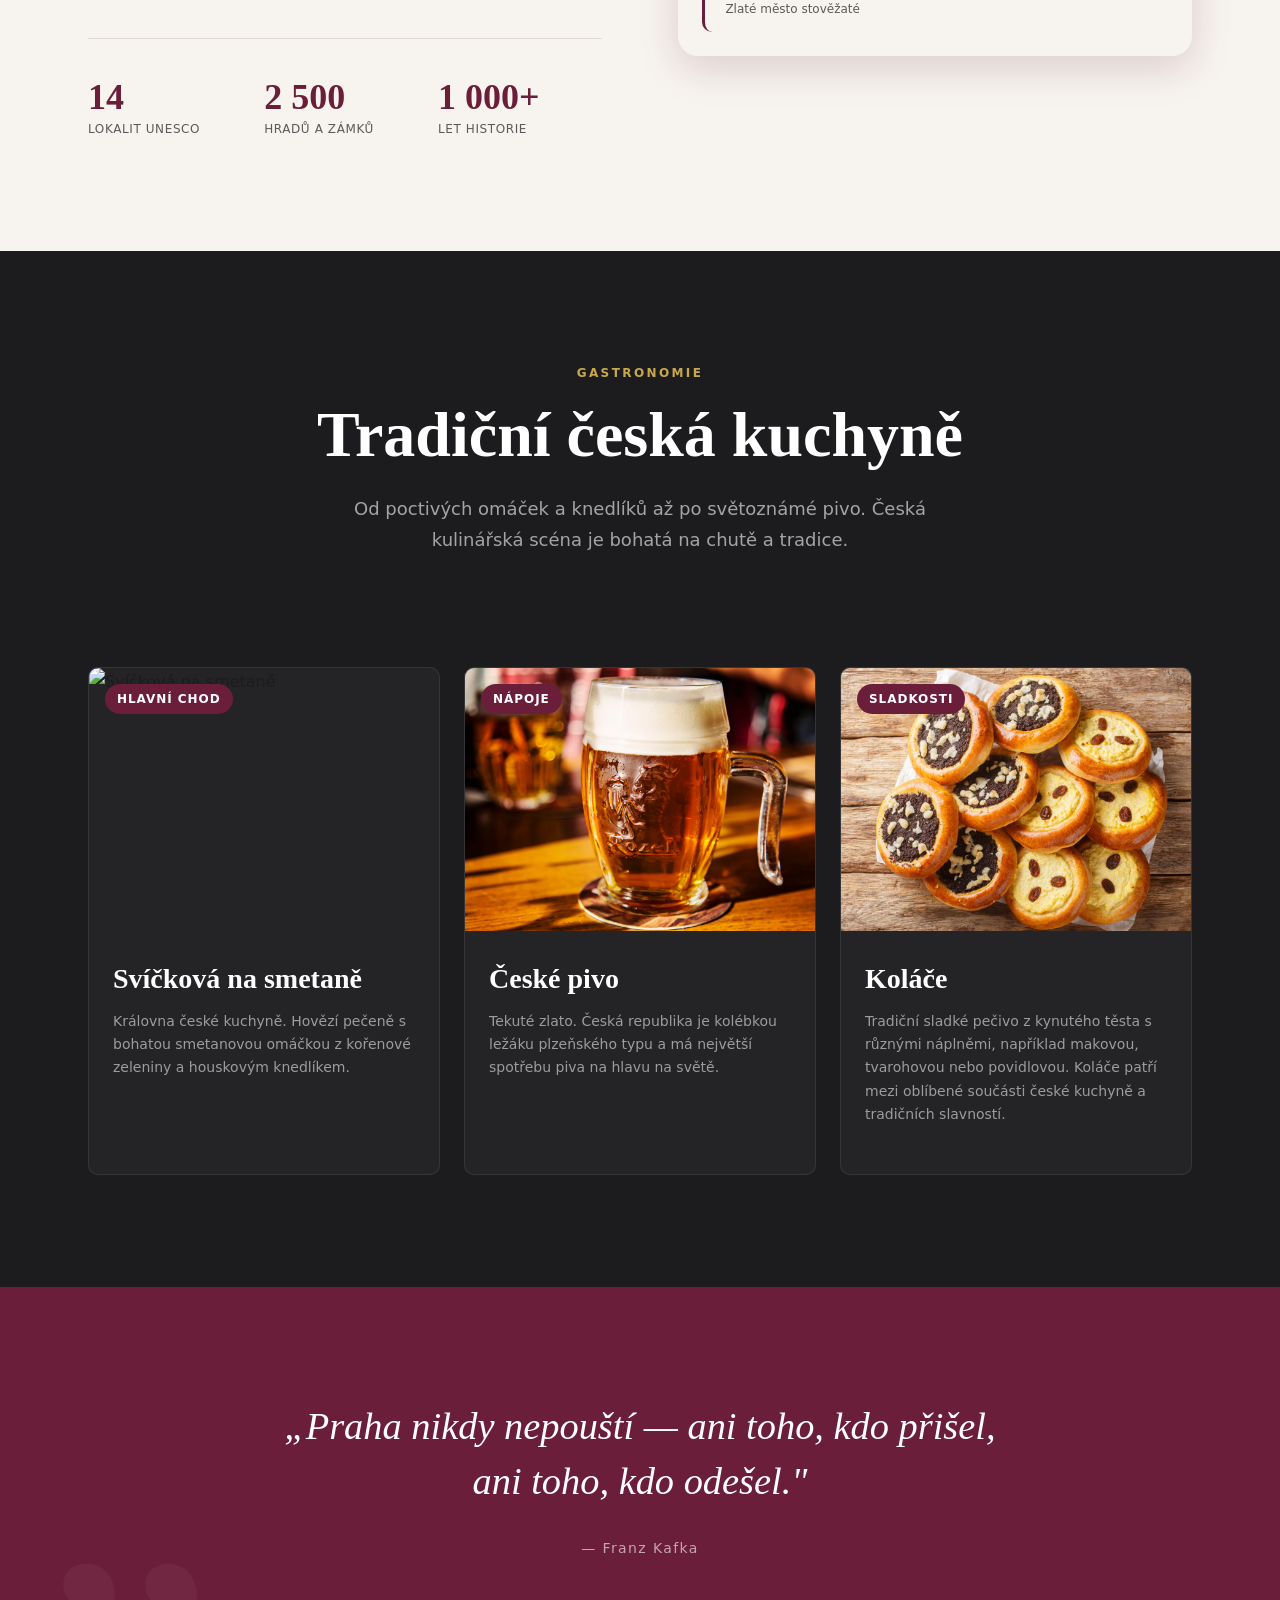
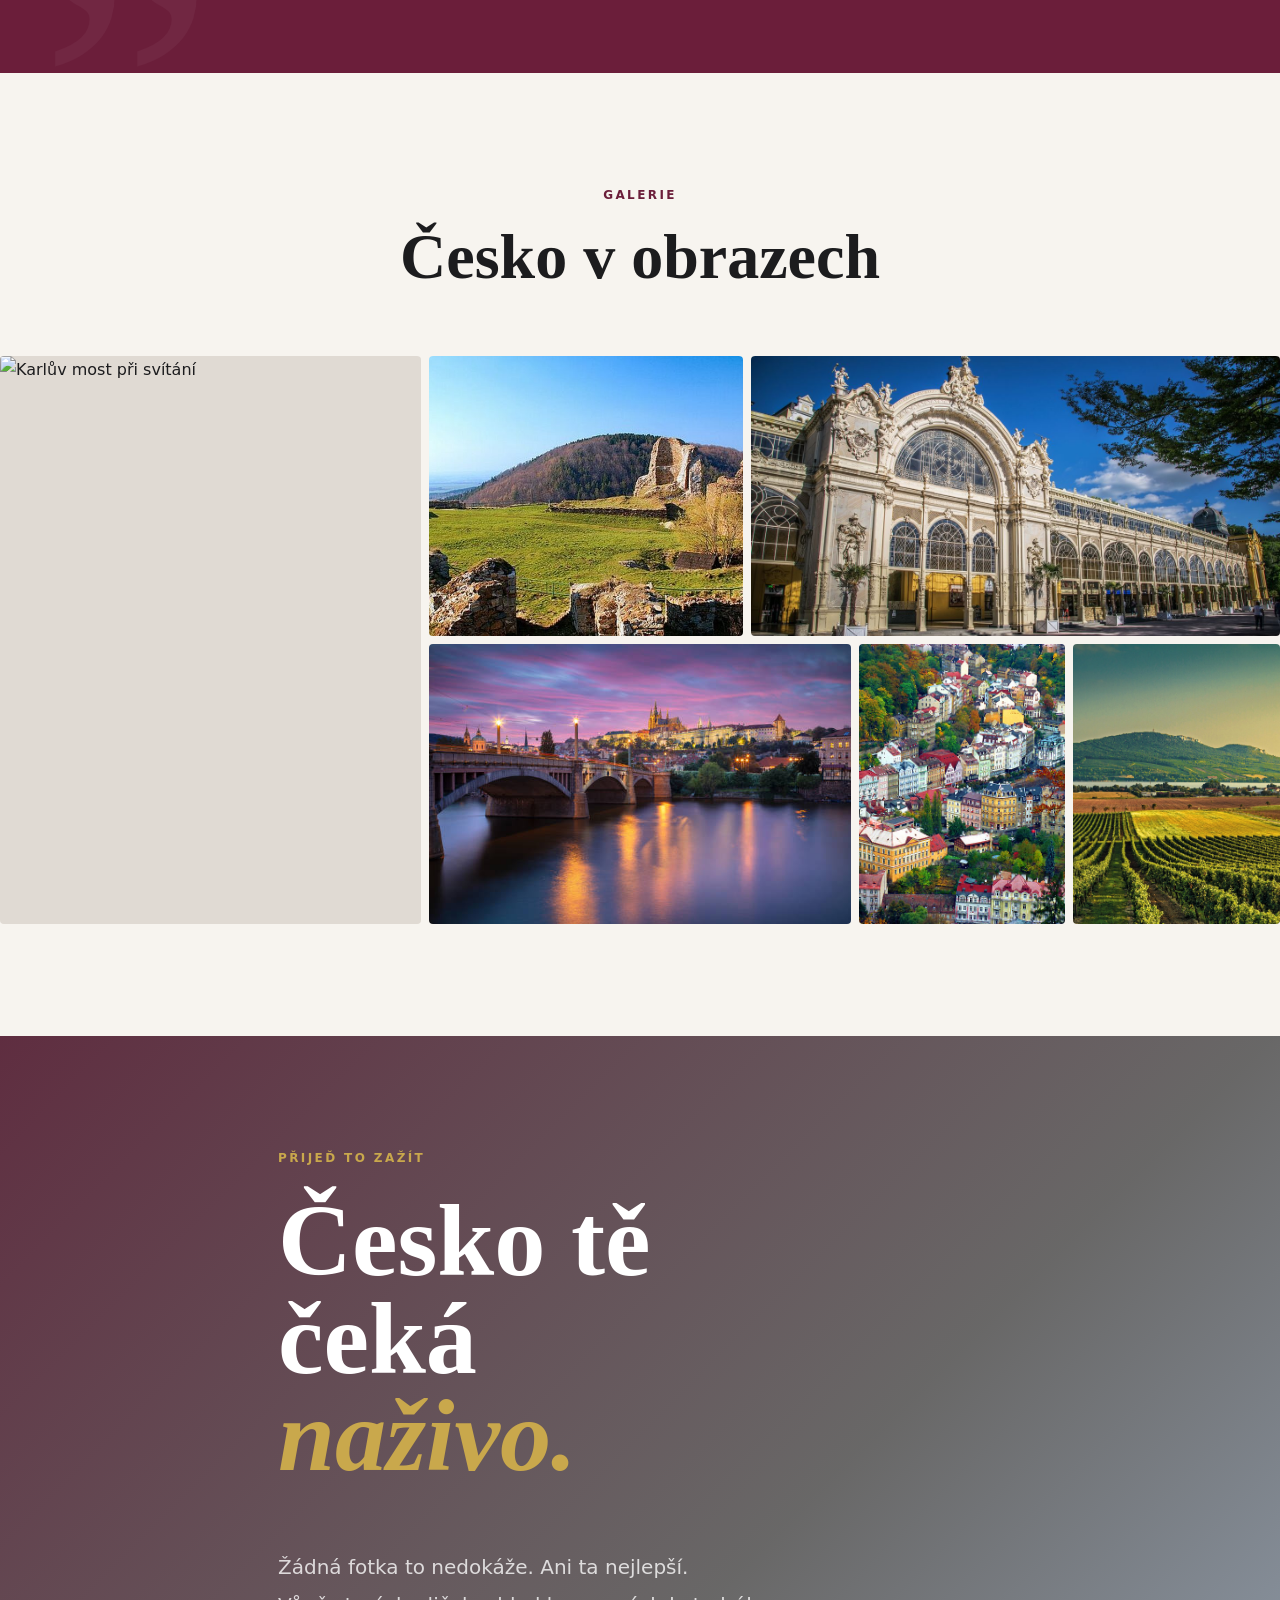
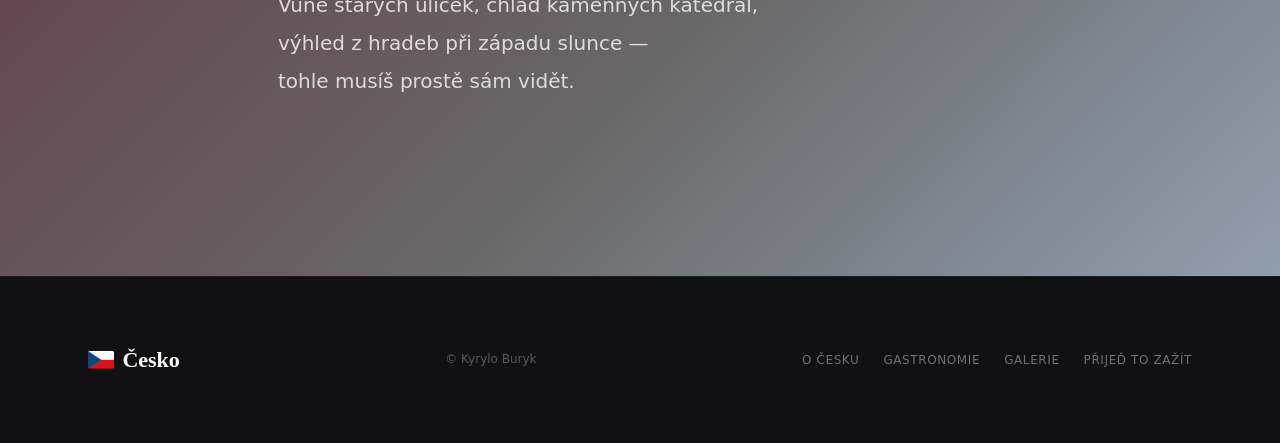
==== commit c96c4175: "rafactored: deleted some unnecessary sh1t" ====
--- a/index.html
+++ b/index.html
@@ -304,13 +304,6 @@
                 tohle musíš prostě sám vidět.
             </p>
 
-            <div class="cta-invite__pills reveal-up">
-                <span class="cta-pill">🏰 Praha za svítání</span>
-                <span class="cta-pill">🌊 Vltava v mlze</span>
-                <span class="cta-pill">🍷 Moravské víno</span>
-                <span class="cta-pill">🌲 Šumavský les</span>
-            </div>
-
         </div>
     </section>
 
@@ -328,8 +321,7 @@
                 Česko
             </a>
             <p class="footer__copy">
-                © 2026 Česká republika — Srdce Evropy.<br />
-                Všechna práva vyhrazena.
+                © Kyrylo Buryk
             </p>
             <nav class="footer__nav" aria-label="Patičková navigace">
                 <a href="#o-cesku">O Česku</a>
